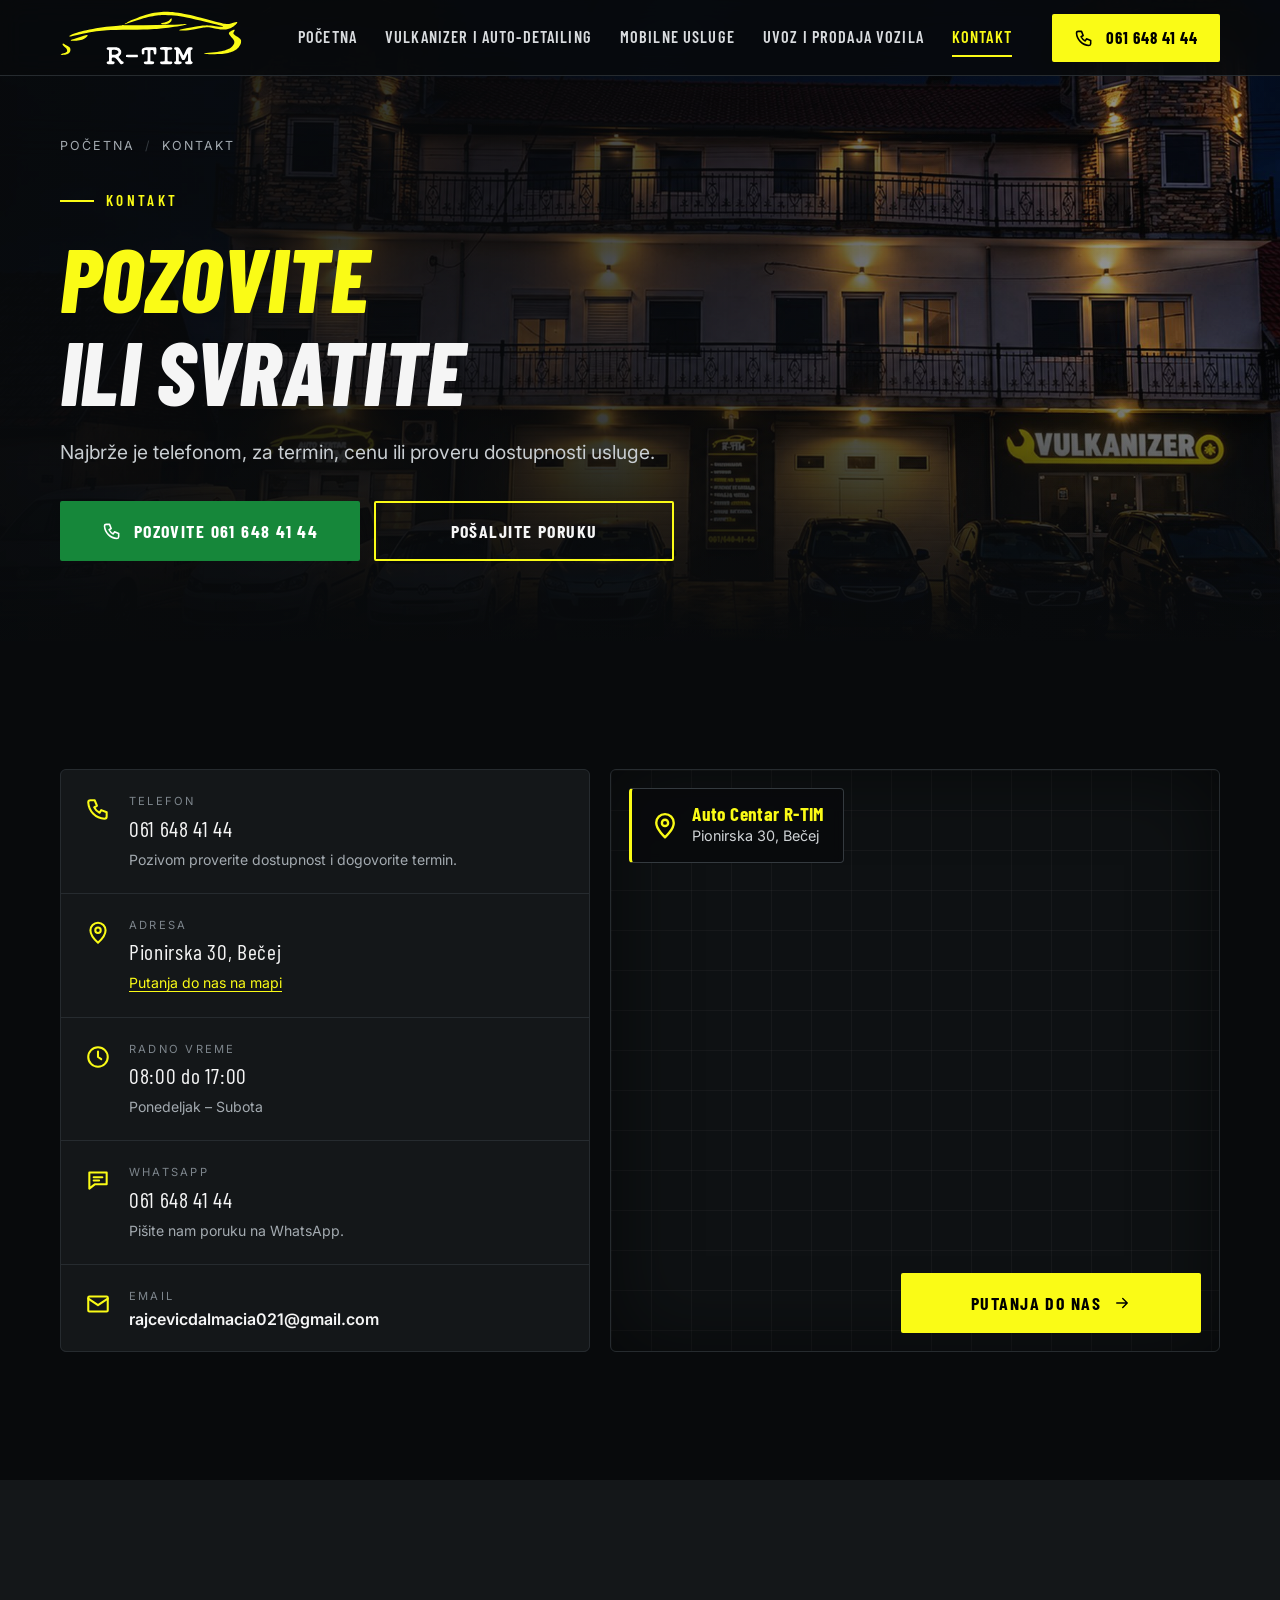
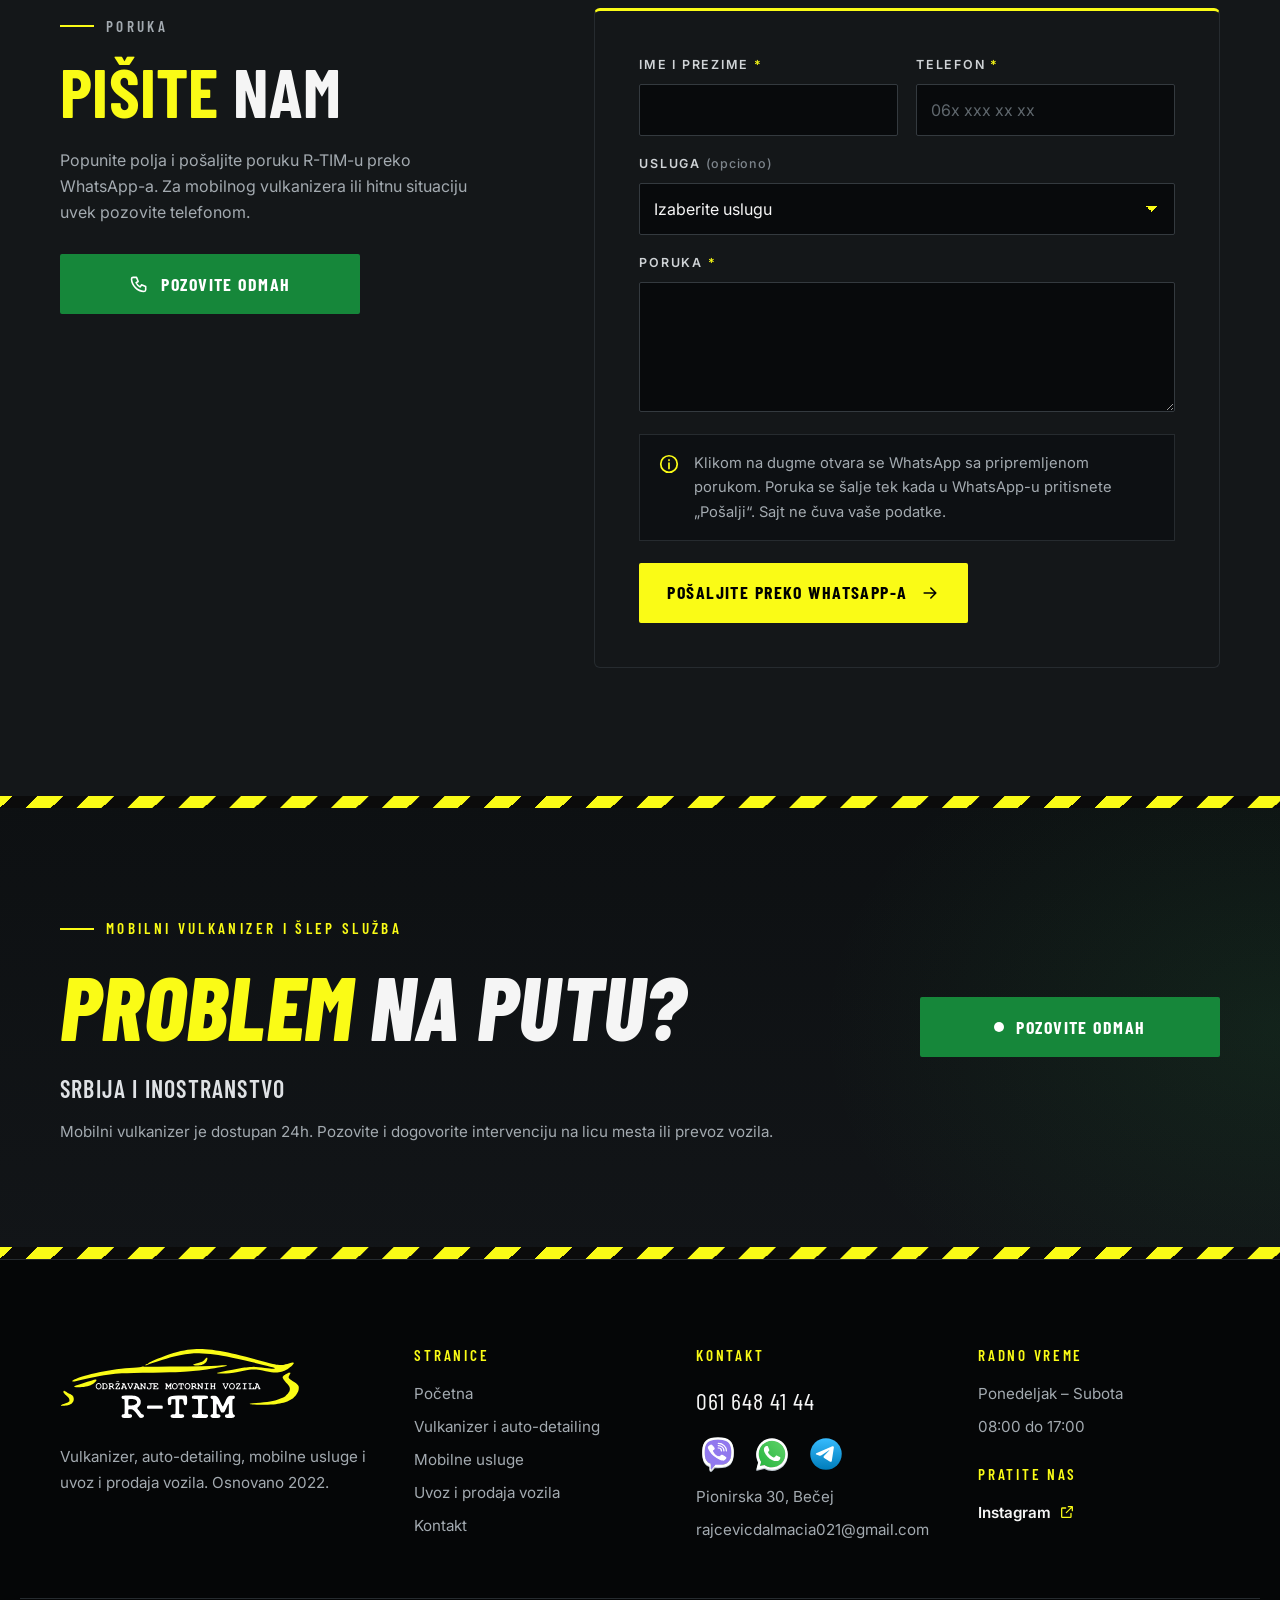
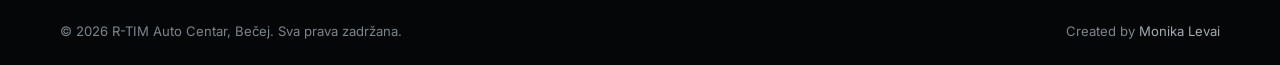
==== kontakt.html @ 8fbaf0fa "Add files via upload" ====
<!doctype html>
<html lang="sr-Latn" class="no-js">
<head>
<meta charset="utf-8">
<meta name="viewport" content="width=device-width, initial-scale=1">
<title>Kontakt | R-TIM Auto Centar Bečej</title>
<meta name="description" content="Kontakt R-TIM Bečej: telefon 061 648 41 44, adresa Pionirska 30, radno vreme ponedeljak – subota 08:00 do 17:00. Vulkanizer, auto-detailing, mobilni vulkanizer 24h, šlep služba i uvoz vozila.">
<meta name="theme-color" content="#080A0C">
<meta property="og:type" content="website">
<meta property="og:locale" content="sr_RS">
<meta property="og:title" content="Kontakt | R-TIM Auto Centar Bečej">
<meta property="og:description" content="Kontakt R-TIM Bečej: telefon 061 648 41 44, adresa Pionirska 30, radno vreme ponedeljak – subota 08:00 do 17:00. Vulkanizer, auto-detailing, mobilni vulkanizer 24h, šlep služba i uvoz vozila.">
<meta property="og:image" content="rtim-hero-1800.jpg">
<link rel="icon" href="data:image/svg+xml,%3Csvg xmlns='http://www.w3.org/2000/svg' viewBox='0 0 32 32'%3E%3Cpath d='M0 0h32v23l-9 9H0z' fill='%23FAFB16'/%3E%3Ctext x='16' y='23' text-anchor='middle' font-family='Arial' font-weight='700' font-size='19'%3ER%3C/text%3E%3C/svg%3E">
<link rel="preconnect" href="https://fonts.googleapis.com">
<link rel="preconnect" href="https://fonts.gstatic.com" crossorigin>
<link href="https://fonts.googleapis.com/css2?family=Inter:wght@400;500;600;700&amp;family=Barlow+Condensed:ital,wght@0,500;0,600;0,700;0,800;1,700;1,800&amp;family=Caveat:wght@600&amp;display=swap&amp;subset=latin-ext" rel="stylesheet">
<link rel="stylesheet" href="style.css">
</head>
<body class="draft">
<a class="skip-link" href="#sadrzaj">Preskoči na sadržaj</a>
<header class="site-header">
  <div class="wrap header-inner">
    <a class="logo" href="index.html" aria-label="R-TIM Auto Centar Bečej, početna">
      <img src="rtim-logo-compact.svg" alt="R-TIM" width="542" height="161">
    </a>
    <button class="nav-toggle" type="button" aria-expanded="false" aria-controls="main-nav" aria-label="Otvori meni"><span></span></button>
    <nav class="main-nav" id="main-nav" aria-label="Glavna navigacija">
      <ul>
        <li><a href="index.html">Početna</a></li>
        <li><a href="vulkanizer-perionica.html">Vulkanizer i auto-detailing</a></li>
        <li><a href="mobilni-vulkanizer.html">Mobilne usluge</a></li>
        <li><a href="uvoz-prodaja-vozila.html">Uvoz i prodaja vozila</a></li>
        <li><a href="kontakt.html" aria-current="page">Kontakt</a></li>
      </ul>
      <div class="nav-extra">
        <a class="btn" href="tel:+381616484144"><svg viewBox="0 0 24 24" fill="none" stroke="currentColor" stroke-width="1.9" stroke-linecap="round" stroke-linejoin="round" aria-hidden="true" focusable="false"><path d="M5 4h4l2 5-2.5 1.5a11 11 0 0 0 5 5L15 13l5 2v4a2 2 0 0 1-2 2A16 16 0 0 1 3 6a2 2 0 0 1 2-2"/></svg><span>Pozovite 061 648 41 44</span></a>
        <a class="btn btn--call" href="tel:+381616484144"><span class="ring" aria-hidden="true"></span><span>Pomoć na putu</span></a>
        <p>Pon. – Sub. 08:00 do 17:00 · Pionirska 30, Bečej</p>
      </div>
    </nav>
    <a class="btn header-call" href="tel:+381616484144" aria-label="Pozovite R-TIM na 061 648 41 44"><svg viewBox="0 0 24 24" fill="none" stroke="currentColor" stroke-width="1.9" stroke-linecap="round" stroke-linejoin="round" aria-hidden="true" focusable="false"><path d="M5 4h4l2 5-2.5 1.5a11 11 0 0 0 5 5L15 13l5 2v4a2 2 0 0 1-2 2A16 16 0 0 1 3 6a2 2 0 0 1 2-2"/></svg><span class="num">061 648 41 44</span></a>
  </div>
</header>
<main id="sadrzaj">

<section class="page-hero" style="min-height:clamp(420px,56vh,560px)" aria-labelledby="page-title">
  <div class="bg"><img src="hero-kontakt.jpg" alt="Objekat auto centra R-TIM u Bečeju noću" width="1800" height="900" style="object-position:center 60%"></div>
  <div class="wrap">
    <ol class="crumbs" style="list-style:none;padding:0;margin:0 0 26px;display:flex"><li><a href="index.html">Početna</a></li><li aria-current="page">Kontakt</li></ol>
    <p class="eyebrow">Kontakt</p>
    <h1 id="page-title"><span class="accent">Pozovite</span> ili svratite</h1>
    <p class="lead">Najbrže je telefonom, za termin, cenu ili proveru dostupnosti usluge.</p>
    <div class="btn-row"><a class="btn btn--call btn--lg" href="tel:+381616484144"><svg viewBox="0 0 24 24" fill="none" stroke="currentColor" stroke-width="1.9" stroke-linecap="round" stroke-linejoin="round" aria-hidden="true" focusable="false"><path d="M5 4h4l2 5-2.5 1.5a11 11 0 0 0 5 5L15 13l5 2v4a2 2 0 0 1-2 2A16 16 0 0 1 3 6a2 2 0 0 1 2-2"/></svg><span>Pozovite 061 648 41 44</span></a><a class="btn btn--ghost btn--lg" href="#poruka">Pošaljite poruku</a></div>
  </div>
</section>

<section class="section" aria-labelledby="podaci-title">
  <div class="wrap">
    <h2 id="podaci-title" class="sr-only">Kontakt podaci</h2>
    <div class="contact-grid">
      <div class="reveal"><ul class="info-list">
      <li class="info-item"><svg viewBox="0 0 24 24" fill="none" stroke="currentColor" stroke-width="1.9" stroke-linecap="round" stroke-linejoin="round" aria-hidden="true" focusable="false"><path d="M5 4h4l2 5-2.5 1.5a11 11 0 0 0 5 5L15 13l5 2v4a2 2 0 0 1-2 2A16 16 0 0 1 3 6a2 2 0 0 1 2-2"/></svg><div><small>Telefon</small><a class="val" href="tel:+381616484144">061 648 41 44</a><span class="note">Pozivom proverite dostupnost i dogovorite termin.</span></div></li>
      <li class="info-item"><svg viewBox="0 0 24 24" fill="none" stroke="currentColor" stroke-width="1.9" stroke-linecap="round" stroke-linejoin="round" aria-hidden="true" focusable="false"><path d="M12 21s-7-6.2-7-11.5A7 7 0 0 1 19 9.5C19 14.8 12 21 12 21z"/><circle cx="12" cy="9.5" r="2.5"/></svg><div><small>Adresa</small><span class="val">Pionirska 30, Bečej</span><a class="note map-inline" href="https://www.google.com/maps/dir/?api=1&destination=Pionirska%2030%2C%2021220%20Be%C4%8Dej%2C%20Srbija" target="_blank" rel="noopener">Putanja do nas na mapi</a></div></li>
      <li class="info-item"><svg viewBox="0 0 24 24" fill="none" stroke="currentColor" stroke-width="1.9" stroke-linecap="round" stroke-linejoin="round" aria-hidden="true" focusable="false"><circle cx="12" cy="12" r="9"/><path d="M12 7v5l3 2"/></svg><div><small>Radno vreme</small><span class="val">08:00 do 17:00</span><span class="note">Ponedeljak – Subota</span></div></li>
      <li class="info-item"><svg viewBox="0 0 24 24" fill="none" stroke="currentColor" stroke-width="1.9" stroke-linecap="round" stroke-linejoin="round" aria-hidden="true" focusable="false"><path d="M4 5h16v11H9l-5 4V5z"/><path d="M8 9.5h8M8 12.5h5"/></svg><div><small>WhatsApp</small><a class="val" href="https://wa.me/381616484144" target="_blank" rel="noopener">061 648 41 44</a><span class="note">Pišite nam poruku na WhatsApp.</span></div></li>
      <li class="info-item"><svg viewBox="0 0 24 24" fill="none" stroke="currentColor" stroke-width="1.9" stroke-linecap="round" stroke-linejoin="round" aria-hidden="true" focusable="false"><rect x="3" y="5" width="18" height="14" rx="1"/><path d="M3 7l9 6 9-6"/></svg><div><small>Email</small><a class="val val--email" href="mailto:rajcevicdalmacia021@gmail.com">rajcevicdalmacia021@gmail.com</a></div></li>
    </ul></div>
      <!-- MAPA: posle potvrde tačne lokacije zameniti ovaj blok Google Maps <iframe> embedom. -->
      <div class="map reveal">
        <iframe src="https://maps.google.com/maps?q=Pionirska%2030%2C%2021220%20Be%C4%8Dej%2C%20Srbija&z=16&hl=sr&output=embed" title="Mapa: Auto Centar R-TIM, Pionirska 30, Bečej" loading="lazy" referrerpolicy="no-referrer-when-downgrade" tabindex="-1" aria-hidden="true"></iframe>
        <a class="map-link" href="https://www.google.com/maps/dir/?api=1&destination=Pionirska%2030%2C%2021220%20Be%C4%8Dej%2C%20Srbija" target="_blank" rel="noopener" aria-label="Otvorite putanju do R-TIM-a, Pionirska 30, Bečej, u Google mapama">
          <span class="map-card"><svg viewBox="0 0 24 24" fill="none" stroke="currentColor" stroke-width="1.9" stroke-linecap="round" stroke-linejoin="round" aria-hidden="true" focusable="false"><path d="M12 21s-7-6.2-7-11.5A7 7 0 0 1 19 9.5C19 14.8 12 21 12 21z"/><circle cx="12" cy="9.5" r="2.5"/></svg><span><strong>Auto Centar R-TIM</strong><span>Pionirska 30, Bečej</span></span></span>
          <span class="map-cta">Putanja do nas <svg viewBox="0 0 24 24" fill="none" stroke="currentColor" stroke-width="1.9" stroke-linecap="round" stroke-linejoin="round" aria-hidden="true" focusable="false"><path d="M5 12h14M13 6l6 6-6 6"/></svg></span>
        </a>
      </div>
    </div>
  </div>
</section>

<section class="section section--graphite" id="poruka" aria-labelledby="poruka-title">
  <div class="wrap form-wrap">
    <div class="split-text reveal">
      <p class="eyebrow">Poruka</p>
      <h2 id="poruka-title" class="h-lg"><span class="accent">Pišite</span> nam</h2>
      <p>Popunite polja i pošaljite poruku R-TIM-u preko WhatsApp-a. Za mobilnog vulkanizera ili hitnu situaciju uvek pozovite telefonom.</p>
      <div class="btn-row" style="margin-top:28px">
        <a class="btn btn--call btn--lg" href="tel:+381616484144"><svg viewBox="0 0 24 24" fill="none" stroke="currentColor" stroke-width="1.9" stroke-linecap="round" stroke-linejoin="round" aria-hidden="true" focusable="false"><path d="M5 4h4l2 5-2.5 1.5a11 11 0 0 0 5 5L15 13l5 2v4a2 2 0 0 1-2 2A16 16 0 0 1 3 6a2 2 0 0 1 2-2"/></svg><span>Pozovite odmah</span></a>
      </div>
    </div>
    <div class="form-card reveal">
      <form data-wa-form data-title="Poruka sa sajta R-TIM" novalidate>
        <div class="form-grid">
          <div class="field"><label for="k-ime">Ime i prezime <span class="req" aria-hidden="true">*</span></label><input id="k-ime" aria-describedby="k-ime-err" name="k-ime" type="text" data-label="Ime i prezime" required aria-required="true" autocomplete="name"><span class="err" id="k-ime-err">Ovo polje je obavezno.</span></div>
          <div class="field"><label for="k-tel">Telefon <span class="req" aria-hidden="true">*</span></label><input id="k-tel" aria-describedby="k-tel-err" name="k-tel" type="tel" data-label="Telefon" placeholder="06x xxx xx xx" required aria-required="true" autocomplete="tel"><span class="err" id="k-tel-err">Ovo polje je obavezno.</span></div>
          <div class="field field--full"><label for="k-usluga">Usluga <span class="opt">(opciono)</span></label><select id="k-usluga" name="k-usluga" data-label="Usluga"><option value="">Izaberite uslugu</option><option>Vulkanizer i gume</option><option>Pranje i auto-detailing</option><option>Mobilni vulkanizer</option><option>Uvoz i prodaja vozila</option><option>Ostalo</option></select></div>
          <div class="field field--full"><label for="k-poruka">Poruka <span class="req" aria-hidden="true">*</span></label><textarea id="k-poruka" aria-describedby="k-poruka-err" name="k-poruka" data-label="Poruka" required aria-required="true"></textarea><span class="err" id="k-poruka-err">Ovo polje je obavezno.</span></div>
        </div>
        <div class="form-method"><svg viewBox="0 0 24 24" fill="none" stroke="currentColor" stroke-width="1.9" stroke-linecap="round" stroke-linejoin="round" aria-hidden="true" focusable="false"><circle cx="12" cy="12" r="9"/><path d="M12 11v6M12 7.5v.5"/></svg><p data-method-text>Klikom na dugme otvara se WhatsApp sa pripremljenom porukom. Poruka se šalje tek kada u WhatsApp-u pritisnete „Pošalji“. Sajt ne čuva vaše podatke.</p></div>
        <div class="form-actions">
          <button class="btn btn--lg" type="submit"><span data-submit-label>Pošaljite preko WhatsApp-a</span> <svg viewBox="0 0 24 24" fill="none" stroke="currentColor" stroke-width="1.9" stroke-linecap="round" stroke-linejoin="round" aria-hidden="true" focusable="false"><path d="M5 12h14M13 6l6 6-6 6"/></svg></button>
        </div>
        <div class="form-status" aria-live="polite"></div>
      </form>
    </div>
  </div>
</section>

<section class="banner" aria-labelledby="road-banner-title">
  <span class="hazard hazard--top" aria-hidden="true"></span>
  <div class="wrap banner-inner reveal">
    <div class="banner-text">
      <p class="eyebrow">Mobilni vulkanizer i šlep služba</p>
      <h2 id="road-banner-title"><span class="accent">Problem</span> na&nbsp;putu?</h2>
      <p class="banner-lead">Srbija i inostranstvo</p>
      <p class="small-note">Mobilni vulkanizer je dostupan 24h. Pozovite i dogovorite intervenciju na licu mesta ili prevoz vozila.</p>
    </div>
    <div class="banner-cta">
      <a class="btn btn--call" href="tel:+381616484144"><span class="ring" aria-hidden="true"></span><span>Pozovite odmah</span></a>
    </div>
  </div>
  <span class="hazard hazard--bottom" aria-hidden="true"></span>
</section>

</main>
<footer class="site-footer">
  <div class="wrap">
    <div class="foot-grid">
      <div class="foot-brand">
        <a class="logo logo--full" href="index.html" aria-label="R-TIM, početna">
          <img src="rtim-logo.svg" alt="R-TIM, održavanje motornih vozila" width="562" height="166">
        </a>
        <p>Vulkanizer, auto-detailing, mobilne usluge i uvoz i prodaja vozila. Osnovano 2022.</p>
      </div>
      <div>
        <h4>Stranice</h4>
        <ul>
          <li><a href="index.html">Početna</a></li>
          <li><a href="vulkanizer-perionica.html">Vulkanizer i auto-detailing</a></li>
          <li><a href="mobilni-vulkanizer.html">Mobilne usluge</a></li>
          <li><a href="uvoz-prodaja-vozila.html">Uvoz i prodaja vozila</a></li>
          <li><a href="kontakt.html">Kontakt</a></li>
        </ul>
      </div>
      <div>
        <h4>Kontakt</h4>
        <ul>
          <li><a class="foot-phone" href="tel:+381616484144">061 648 41 44</a></li>
          <li class="foot-msg">
            <a class="msg-btn msg-viber" title="Viber" href="viber://chat?number=%2B381616484144" aria-label="Viber poruka na 061 648 41 44"><img src="ikona-viber.svg" alt="" width="32" height="32"><span class="sr-only">Viber</span></a>
            <a class="msg-btn msg-wa" title="WhatsApp" href="https://wa.me/381616484144" target="_blank" rel="noopener" aria-label="WhatsApp poruka na 061 648 41 44"><img src="ikona-whatsapp.svg" alt="" width="32" height="32"><span class="sr-only">WhatsApp</span></a>
            <a class="msg-btn msg-tg" title="Telegram" href="https://t.me/+381616484144" target="_blank" rel="noopener" aria-label="Telegram poruka na 061 648 41 44"><img src="ikona-telegram.svg" alt="" width="32" height="32"><span class="sr-only">Telegram</span></a>
          </li>
          <li>Pionirska 30, Bečej</li>
          <li><a href="mailto:rajcevicdalmacia021@gmail.com" class="foot-email">rajcevicdalmacia021@gmail.com</a></li>
        </ul>
      </div>
      <div>
        <h4>Radno vreme</h4>
        <ul>
          <li>Ponedeljak – Subota</li>
          <li>08:00 do 17:00</li>
        </ul>
        <h4 class="foot-follow">Pratite nas</h4>
        <ul>
          <li><a class="foot-social" href="https://www.instagram.com/auto_centar_r_tim/" target="_blank" rel="noopener">Instagram <span class="sr-only">(otvara se u novom prozoru)</span><svg viewBox="0 0 24 24" fill="none" stroke="currentColor" stroke-width="1.9" stroke-linecap="round" stroke-linejoin="round" aria-hidden="true" focusable="false"><path d="M14 4h6v6M20 4l-9 9M18 14v5a1 1 0 0 1-1 1H5a1 1 0 0 1-1-1V7a1 1 0 0 1 1-1h5"/></svg></a></li>
        </ul>
      </div>
    </div>
  </div>
  <div class="wrap foot-bottom">
    <span>© <span data-year>2026</span> R-TIM Auto Centar, Bečej. Sva prava zadržana.</span>
    <span>Created by <a href="https://monikalevai.com/" target="_blank" rel="noopener">Monika Levai</a></span>
  </div>
</footer>
<a class="float-call" href="tel:+381616484144" aria-label="Pozovite R-TIM na 061 648 41 44" title="Pozovite 061 648 41 44"><svg viewBox="0 0 24 24" fill="none" stroke="currentColor" stroke-width="1.9" stroke-linecap="round" stroke-linejoin="round" aria-hidden="true" focusable="false"><path d="M5 4h4l2 5-2.5 1.5a11 11 0 0 0 5 5L15 13l5 2v4a2 2 0 0 1-2 2A16 16 0 0 1 3 6a2 2 0 0 1 2-2"/></svg></a>
<script src="main.js"></script>
</body>
</html>
---- style.css ----
/* =========================================================
   R-TIM Auto Centar, Bečej — stilovi
   Boje, fontovi i razmaci su u :root promenljivama ispod.
   ========================================================= */

:root {
  --bg: #080A0C;
  --bg-2: #0D1013;
  --graphite: #141719;
  --graphite-2: #1B1F22;
  --line: #262B2F;
  --line-2: #343A3F;
  --yellow: #FAFB16;
  --yellow-2: #E0E10F;
  --red: #E5231B;      /* samo upozorenja i greške */
  --red-2: #C41A13;
  --call: #16873A;     /* „pozovi“ zelena, kao dugme za poziv na telefonu */
  --call-2: #1B9A44;
  --text: #F5F5F5;
  --muted: #A3AAB0;
  --muted-2: #7D858C;

  --font-head: "Barlow Condensed", "Arial Narrow", sans-serif;
  --font-body: "Inter", system-ui, -apple-system, "Segoe UI", Roboto, sans-serif;

  --wrap: 1240px;
  --gutter: clamp(16px, 4vw, 40px);
  --sec: clamp(72px, 10vw, 128px);
  --radius: 2px;
  --btn-h: 60px;     /* sva dugmad: ista visina */
  --btn-w: 300px;    /* i ista minimalna širina */
  --header-h: 76px;
  --glow: 0 0 0 1px rgba(250, 251, 22, .35), 0 0 28px rgba(250, 251, 22, .18);
  --ease: cubic-bezier(.2, .7, .2, 1);
}

/* ---------- Osnova ---------- */
*, *::before, *::after { box-sizing: border-box; }
html { -webkit-text-size-adjust: 100%; scroll-behavior: smooth; scroll-padding-top: calc(var(--header-h) + 16px); }
body {
  margin: 0;
  background: var(--bg);
  color: var(--text);
  font-family: var(--font-body);
  font-size: 1rem;
  line-height: 1.65;
  -webkit-font-smoothing: antialiased;
  overflow-x: hidden;
}
img, svg { display: block; max-width: 100%; }
img { height: auto; }
a { color: inherit; text-decoration: none; }
button, input, select, textarea { font: inherit; color: inherit; }
h1, h2, h3, h4 {
  font-family: var(--font-head);
  font-weight: 700;
  line-height: .98;
  letter-spacing: .004em;
  text-transform: uppercase;
  margin: 0;
  text-wrap: balance;
}
p, li, dd, figcaption, label { text-wrap: pretty; }
p { margin: 0; }
ul { margin: 0; padding: 0; list-style: none; }
::selection { background: var(--yellow); color: #000; }

:focus-visible {
  outline: 3px solid var(--yellow);
  outline-offset: 3px;
}

.skip-link {
  position: absolute; left: 12px; top: -60px; z-index: 200;
  background: var(--yellow); color: #000; font-weight: 700;
  padding: 10px 16px; transition: top .2s;
}
.skip-link:focus { top: 12px; }

.sr-only {
  position: absolute !important; width: 1px; height: 1px; padding: 0; margin: -1px;
  overflow: hidden; clip: rect(0 0 0 0); white-space: nowrap; border: 0;
}

.wrap { width: 100%; max-width: var(--wrap); margin-inline: auto; padding-inline: var(--gutter); }
.section { padding-block: var(--sec); position: relative; }
.section--graphite { background: var(--graphite); }
.section--tight { padding-block: clamp(48px, 7vw, 80px); }

/* ---------- Oznake za sadržaj koji treba potvrditi ----------
   Uklonite klasu "draft" sa <body> da sakrijete sve oznake. */
.tbc { display: none; }
.draft .tbc {
  display: inline-flex; align-items: center; gap: 6px;
  font-family: var(--font-body); font-size: .68rem; font-weight: 600;
  letter-spacing: .06em; text-transform: uppercase; line-height: 1;
  color: #000; background: rgba(250, 251, 22, .9);
  padding: 4px 7px; border-radius: 2px; vertical-align: middle;
  white-space: nowrap;
}
.draft .tbc::before { content: "!"; font-weight: 800; }

/* ---------- Tipografija sekcija ---------- */
.eyebrow {
  display: inline-flex; align-items: center; gap: 12px;
  font-family: var(--font-head); font-weight: 600;
  font-size: .95rem; letter-spacing: .22em; text-transform: uppercase;
  color: var(--yellow); margin-bottom: 18px;
}
.eyebrow::before { content: ""; width: 34px; height: 2px; background: var(--yellow); flex: none; }
.h-xl { font-size: clamp(3.6rem, 10vw, 8.4rem); line-height: .88; font-weight: 800; font-style: italic; letter-spacing: -.005em; }
.h-lg { font-size: clamp(2.2rem, 5.4vw, 4.4rem); overflow-wrap: break-word; }
.h-md { font-size: clamp(1.75rem, 3.2vw, 2.4rem); }
.h-sm { font-size: clamp(1.35rem, 2.1vw, 1.65rem); letter-spacing: .02em; }
.lead { font-size: clamp(1.05rem, 1.5vw, 1.2rem); color: var(--muted); max-width: 58ch; text-wrap: balance; }
.muted { color: var(--muted); }
.accent { color: var(--yellow); }
.sec-head { max-width: 760px; margin-bottom: clamp(40px, 6vw, 64px); }
.sec-head .lead { margin-top: 18px; }
.sec-head--row {
  max-width: none; display: flex; align-items: end; justify-content: space-between; gap: 32px; flex-wrap: wrap;
}
.sec-head--row > div { max-width: 700px; }

/* ---------- Dugmad ---------- */
.btn {
  --b: var(--yellow); --c: #000;
  display: inline-flex; align-items: center; justify-content: center; gap: 12px;
  min-height: var(--btn-h); min-width: var(--btn-w); padding: 12px 26px;
  background: var(--b); color: var(--c);
  border: 2px solid var(--b); border-radius: var(--radius);
  font-family: var(--font-head); font-weight: 700; font-size: 1.12rem;
  letter-spacing: .08em; text-transform: uppercase; line-height: 1.15; text-align: center;
  cursor: pointer;
  transition: background .2s var(--ease), color .2s var(--ease), border-color .2s var(--ease), box-shadow .2s var(--ease), transform .2s var(--ease);
}
.btn svg { width: 20px; height: 20px; flex: none; }
.btn:hover { background: var(--yellow-2); border-color: var(--yellow-2); box-shadow: var(--glow); }
.btn:active { transform: translateY(1px); }
.btn--call { --b: var(--call); --c: #fff; position: relative; }
.btn--call:hover { background: var(--call-2); border-color: var(--call-2); box-shadow: 0 0 0 1px rgba(52, 199, 89, .45), 0 0 30px rgba(52, 199, 89, .3); }
.btn--call .ring {
  width: 10px; height: 10px; border-radius: 50%; background: #fff; flex: none; position: relative;
}
.btn--call .ring::after {
  content: ""; position: absolute; inset: -5px; border-radius: 50%;
  border: 2px solid #fff; opacity: 0; animation: ping 1.8s var(--ease) infinite;
}
@keyframes ping { 0% { transform: scale(.6); opacity: .9; } 100% { transform: scale(1.8); opacity: 0; } }
/* sekundarno dugme: žuti okvir, beli tekst; na prelaz se popuni žutom */
.btn--ghost { --b: transparent; --c: var(--text); border-color: var(--yellow); }
.btn--ghost:hover { background: var(--yellow); border-color: var(--yellow); color: #000; box-shadow: var(--glow); }
.btn--dark { --b: #000; --c: var(--yellow); border-color: #000; }
.btn--dark:hover { background: #111; border-color: #111; color: var(--yellow); box-shadow: none; }
.btn--lg { /* ista veličina kao .btn — sva dugmad su jednaka */ }

.btn-row { display: flex; flex-wrap: wrap; gap: 14px; }

.link-arrow {
  display: inline-flex; align-items: center; gap: 10px;
  font-family: var(--font-head); font-weight: 600; letter-spacing: .14em; text-transform: uppercase;
  font-size: .92rem; color: var(--yellow);
  padding-block: 6px;
}
.link-arrow svg { width: 18px; height: 18px; transition: transform .2s var(--ease); }
.link-arrow:hover svg { transform: translateX(4px); }

/* ---------- Header ---------- */
.site-header {
  position: fixed; inset: 0 0 auto 0; z-index: 100;
  height: var(--header-h);
  background: rgba(8, 10, 12, .86);
  -webkit-backdrop-filter: blur(14px) saturate(1.2);
  backdrop-filter: blur(14px) saturate(1.2);
  border-bottom: 1px solid var(--line);
  transition: background .3s var(--ease), border-color .3s var(--ease);
}
.has-hero .site-header:not(.is-scrolled) { background: linear-gradient(to bottom, rgba(5, 6, 8, .75), rgba(5, 6, 8, 0)); border-color: transparent; -webkit-backdrop-filter: none; backdrop-filter: none; }
.header-inner { height: 100%; display: flex; align-items: center; gap: 28px; }

.logo { display: inline-flex; align-items: center; flex: none; }
.logo img { height: 54px; width: auto; display: block; }
.logo--full img { height: auto; width: 240px; max-width: 100%; }

.main-nav { margin-left: auto; }
.main-nav ul { display: flex; align-items: center; gap: 4px; }
.main-nav a {
  position: relative; display: block; padding: 10px 12px;
  font-family: var(--font-head); font-weight: 600; font-size: 1.02rem; letter-spacing: .07em; text-transform: uppercase;
  color: #d9dcdf; white-space: nowrap;
  transition: color .2s;
}
.main-nav a::after {
  content: ""; position: absolute; left: 12px; right: 12px; bottom: 4px; height: 2px;
  background: var(--yellow); transform: scaleX(0); transform-origin: left; transition: transform .25s var(--ease);
}
.main-nav a:hover { color: #fff; }
.main-nav a:hover::after, .main-nav a[aria-current="page"]::after { transform: scaleX(1); }
.main-nav a[aria-current="page"] { color: var(--yellow); }

.header-call { min-height: 48px; min-width: 0; padding: 10px 20px; font-size: 1.05rem; letter-spacing: .06em; flex: none; }
.header-call .num { white-space: nowrap; }

.nav-toggle {
  display: none; margin-left: auto;
  width: 50px; height: 50px; border: 1px solid var(--line-2); background: transparent; border-radius: var(--radius);
  cursor: pointer; position: relative;
}
.nav-toggle span, .nav-toggle span::before, .nav-toggle span::after {
  position: absolute; left: 50%; width: 22px; height: 2px; background: var(--text); content: "";
  transform: translateX(-50%); transition: transform .25s var(--ease), background .2s;
}
.nav-toggle span { top: 50%; margin-top: -1px; }
.nav-toggle span::before { top: -7px; }
.nav-toggle span::after { top: 7px; }
.nav-toggle[aria-expanded="true"] span { background: transparent; }
.nav-toggle[aria-expanded="true"] span::before { transform: translateX(-50%) translateY(7px) rotate(45deg); }
.nav-toggle[aria-expanded="true"] span::after { transform: translateX(-50%) translateY(-7px) rotate(-45deg); }
.nav-extra { display: none; }

@media (max-width: 1200px) {
  .main-nav a { padding-inline: 9px; font-size: .88rem; }
  .main-nav a::after { left: 9px; right: 9px; }
}
@media (max-width: 1100px) {
  .nav-toggle { display: block; }
  .header-call { display: none; }
  .main-nav {
    position: fixed; top: var(--header-h); left: 0; right: 0; bottom: auto; margin: 0;
    height: calc(100vh - var(--header-h)); height: calc(100dvh - var(--header-h));
    background: var(--bg); border-top: 1px solid var(--line);
    padding: 28px var(--gutter) 40px;
    overflow-y: auto;
    visibility: hidden; opacity: 0; transform: translateY(-8px);
    transition: opacity .25s var(--ease), transform .25s var(--ease), visibility 0s linear .25s;
  }
  .main-nav.is-open { visibility: visible; opacity: 1; transform: none; transition-delay: 0s; }
  .main-nav ul { flex-direction: column; align-items: stretch; gap: 0; }
  .main-nav li { border-bottom: 1px solid var(--line); }
  .main-nav a { font-size: 1.5rem; padding: 18px 0; letter-spacing: .06em; }
  .main-nav a::after { display: none; }
  .main-nav a[aria-current="page"] { padding-left: 16px; box-shadow: inset 3px 0 0 var(--yellow); }
  .nav-extra { display: flex; flex-direction: column; gap: 12px; margin-top: 32px; }
  .nav-extra .btn { width: 100%; }
  .main-nav .nav-extra a.btn { display: flex; align-items: center; justify-content: center; gap: 12px; color: var(--c); font-size: 1.05rem; padding: 12px 20px; letter-spacing: .08em; }
  .main-nav .nav-extra a.btn::after { display: none; }
  .nav-extra p { color: var(--muted); font-size: .9rem; margin-top: 8px; }
  body.nav-open { overflow: hidden; }
  /* dok je meni otvoren header nema blur, da meni zauzme ceo ekran */
  body.nav-open .site-header { -webkit-backdrop-filter: none !important; backdrop-filter: none !important; background: var(--bg) !important; }
}

/* ---------- Hero (početna): tekst levo, fotografija desno ---------- */
.hero {
  position: relative; isolation: isolate; overflow: hidden;
  min-height: clamp(720px, 50vw, 960px);
  display: flex; align-items: center;
  padding: calc(var(--header-h) + 36px) 0 clamp(40px, 6vh, 72px);
  background: var(--bg);
}
.hero-media { position: absolute; top: 0; right: 0; width: 72%; aspect-ratio: 2880 / 1898; z-index: -1; }
.hero-media img {
  width: 100%; height: 100%; object-fit: cover; object-position: 50% 52%;
  -webkit-mask-image: linear-gradient(to right, transparent 0%, rgba(0,0,0,.55) 14%, #000 34%), linear-gradient(to top, transparent 0%, #000 22%);
  -webkit-mask-composite: source-in;
          mask-image: linear-gradient(to right, transparent 0%, rgba(0,0,0,.55) 14%, #000 34%), linear-gradient(to top, transparent 0%, #000 22%);
          mask-composite: intersect;
}
.hero-content { position: relative; }
.hero-content > * { max-width: 560px; }
.hero-content > .btn-row, .hero-content > .hero-trust { max-width: none; }
.hero-title { display: flex; flex-direction: column; margin-bottom: 26px; font-style: italic; font-weight: 800; text-transform: uppercase; line-height: .86; }
.ht-top { font-size: clamp(1.6rem, 2.9vw, 2.6rem); color: var(--text); letter-spacing: .02em; padding-left: .12em; }
.ht-brand { font-size: clamp(5rem, 11.5vw, 10rem); color: var(--yellow); letter-spacing: -.01em; line-height: .84; text-shadow: 0 0 40px rgba(250, 251, 22, .18); }
.ht-city { font-size: clamp(2.3rem, 4.6vw, 4rem); color: var(--text); letter-spacing: .02em; padding-left: .06em; }
.hero-sub {
  font-family: var(--font-head); font-weight: 700; text-transform: none;
  font-size: clamp(1.7rem, 2.6vw, 2.35rem); letter-spacing: .005em; line-height: 1.08; margin-bottom: 16px;
  max-width: none;
}
.hero-sub span { display: block; white-space: nowrap; }
.hero-desc { color: #c3c8cc; font-size: clamp(1rem, 1.3vw, 1.1rem); max-width: 46ch; margin-bottom: 34px; }
.hero-trust { display: flex; flex-wrap: wrap; gap: 14px 34px; margin-top: 40px; }
.hero-trust li { display: inline-flex; align-items: center; gap: 12px; font-family: var(--font-head); font-weight: 600; font-size: 1.12rem; letter-spacing: .03em; }
.hero-trust svg { width: 28px; height: 28px; color: var(--yellow); flex: none; }
.hero-script {
  position: absolute; right: clamp(24px, 5vw, 80px); bottom: clamp(48px, 9vh, 96px); z-index: 1;
  font-family: "Caveat", "Segoe Script", cursive; font-weight: 600; font-size: clamp(1.6rem, 2.3vw, 2.3rem); line-height: 1.05;
  color: #fff; transform: rotate(-9deg); text-align: left; pointer-events: none;
  text-shadow: 0 2px 12px rgba(0, 0, 0, .7);
}
.hero-script::after {
  content: ""; display: block; height: 3px; width: 82%; margin: 10px 0 0 22%;
  background: linear-gradient(90deg, rgba(250, 251, 22, 0), var(--yellow) 30%);
  border-radius: 3px; transform: rotate(-3deg);
}

/* ---------- Naše usluge ---------- */
.svc-head { display: flex; align-items: flex-end; justify-content: space-between; gap: 24px 48px; flex-wrap: wrap; margin-bottom: clamp(36px, 5vw, 56px); }
.svc-intro { color: var(--muted); max-width: 44ch; font-size: 1.02rem; }
.svc-grid { display: grid; grid-template-columns: repeat(3, 1fr); gap: 22px; }
.svc-grid--2 { grid-template-columns: 1fr 1fr; }
.fc-badge.badge-24 { left: auto; right: 18px; top: 18px; width: auto; display: inline-flex; align-items: center; gap: 8px; font-size: 1.15rem; padding: 8px 14px; box-shadow: 0 6px 18px rgba(0,0,0,.4); }
.fc-badge.badge-24 svg { width: 20px; height: 20px; }
.svc-grid--2 .svc-card .media { aspect-ratio: 16 / 10; }
.svc-card {
  position: relative; display: flex; flex-direction: column; overflow: hidden;
  background: linear-gradient(180deg, var(--graphite-2) 0%, var(--graphite) 100%);
  border: 1px solid var(--line); border-radius: 6px;
  transition: border-color .25s var(--ease), transform .25s var(--ease), box-shadow .25s var(--ease);
}
.svc-card:hover { border-color: rgba(250, 251, 22, .45); transform: translateY(-4px); box-shadow: 0 22px 44px rgba(0, 0, 0, .5); }
.svc-card .media { position: relative; aspect-ratio: 4 / 3; overflow: hidden; background: #0b0d0f; }
.svc-card .media img { width: 100%; height: 100%; object-fit: cover; transition: transform .7s var(--ease); }
.svc-card:hover .media img { transform: scale(1.05); }
.svc-card .media::after { content: ""; position: absolute; inset: 0; background: linear-gradient(0deg, var(--graphite-2) 0%, rgba(27, 31, 34, .55) 28%, rgba(27, 31, 34, 0) 60%); }
.svc-card .body { position: relative; padding: 0 28px 30px; display: flex; flex-direction: column; gap: 16px; flex: 1; }
.svc-ico {
  width: 64px; height: 64px; margin-top: -40px; position: relative; z-index: 1;
  display: grid; place-items: center; color: var(--yellow);
  background: rgba(14, 16, 18, .92); border: 1px solid var(--line-2); border-radius: 6px;
  box-shadow: 0 10px 24px rgba(0, 0, 0, .45);
}
.svc-ico svg { width: 32px; height: 32px; }
.svc-title { display: flex; align-items: flex-start; justify-content: space-between; gap: 16px; }
.svc-card h3 { font-size: clamp(1.6rem, 2.2vw, 1.95rem); line-height: 1.02; }
.svc-arrow {
  flex: none; width: 36px; height: 36px; margin-top: 4px; display: grid; place-items: center;
  border: 1.5px solid var(--yellow); border-radius: 50%; color: var(--yellow);
  transition: background .25s var(--ease), color .25s var(--ease);
}
.svc-arrow svg { width: 18px; height: 18px; }
.svc-card:hover .svc-arrow { background: var(--yellow); color: #000; }
.svc-card p { color: var(--muted); flex: 1; }
@media (min-width: 1025px) { .br-lg { display: block; } }
.svc-card .btn { align-self: flex-start; position: static; }
.svc-card .stretched::after { content: ""; position: absolute; inset: 0; z-index: 2; }
.btn--outline { --b: transparent; --c: var(--yellow); border-color: var(--yellow); }
.btn--outline:hover { background: var(--yellow); border-color: var(--yellow); color: #000; }
.svc-card:hover .btn--outline { background: var(--yellow); color: #000; }

.facts { display: grid; grid-template-columns: repeat(4, 1fr); margin-top: clamp(40px, 5vw, 64px); border-top: 1px solid var(--line); }
.facts li { display: flex; align-items: center; gap: 18px; padding: 28px clamp(12px, 2.4vw, 32px); }
.facts li + li { border-left: 1px solid var(--line); }
.facts svg { width: 44px; height: 44px; color: var(--yellow); flex: none; }
.facts strong { display: block; font-family: var(--font-head); font-weight: 700; font-size: clamp(1.5rem, 2.2vw, 1.9rem); line-height: 1; }
.facts span { display: block; color: var(--muted); font-size: .92rem; margin-top: 4px; }

.photo-tag {
  position: absolute; left: 12px; top: 12px; z-index: 1;
  font-size: .66rem; font-weight: 600; letter-spacing: .16em; text-transform: uppercase;
  background: rgba(0, 0, 0, .7); color: var(--muted); padding: 5px 8px; border-left: 2px solid var(--yellow);
}

/* ---------- Split / O nama ---------- */
.split { display: grid; grid-template-columns: 1.05fr 1fr; gap: clamp(36px, 6vw, 88px); align-items: center; }
.split--rev .split-media { order: 2; }
.split-media { position: relative; }
.split-media .frame { position: relative; z-index: 1; overflow: hidden; border: 1px solid var(--line-2); }
.split-media .frame img { width: 100%; aspect-ratio: 5 / 4; object-fit: cover; }
.split-media::before {
  content: ""; position: absolute; inset: 22px -22px -22px 22px; border: 2px solid var(--yellow); z-index: 0;
}
.split-text h2 { margin-bottom: 22px; }
.split-text > p + p { margin-top: 16px; }
.split-text > p { color: var(--muted); }
.founded {
  display: flex; align-items: center; gap: 20px; margin: 30px 0;
  padding: 20px 24px; border: 1px solid var(--line-2); border-left: 4px solid var(--yellow); background: var(--bg-2);
}
.founded strong { font-family: var(--font-head); font-size: clamp(1.8rem, 3vw, 2.4rem); letter-spacing: .06em; line-height: 1; }
.founded span { color: var(--muted); font-size: .92rem; line-height: 1.45; }
.check-list { display: grid; gap: 10px; margin: 26px 0 34px; }
.check-list li { display: flex; gap: 12px; align-items: flex-start; }
.check-list svg { width: 20px; height: 20px; color: var(--yellow); flex: none; margin-top: 3px; }
.check-list--2 { grid-template-columns: 1fr 1fr; gap: 10px 24px; }

/* ---------- Utisci (placeholder) ---------- */
.testi-grid { display: grid; grid-template-columns: repeat(3, 1fr); gap: 20px; }
.testi {
  border: 1px dashed var(--line-2); background: rgba(20, 23, 25, .5);
  padding: 32px 28px; min-height: 240px; display: flex; flex-direction: column; gap: 18px;
}
.testi svg { width: 34px; height: 34px; color: var(--yellow); opacity: .7; }
.testi .ph-line { height: 10px; background: var(--graphite-2); }
.testi .ph-line:nth-of-type(2) { width: 88%; }
.testi .ph-line:nth-of-type(3) { width: 64%; }
.testi strong { margin-top: auto; font-family: var(--font-head); letter-spacing: .14em; text-transform: uppercase; font-weight: 500; color: var(--muted); font-size: .95rem; }
.section-note { margin-top: 24px; font-size: .88rem; color: var(--muted-2); }

/* ---------- Banner mobilni vulkanizer (bez fotografije) ---------- */
.banner {
  position: relative; isolation: isolate; overflow: hidden;
  padding-block: clamp(72px, 9vw, 120px);
  background:
    radial-gradient(ellipse 60% 120% at 100% 50%, rgba(52, 199, 89, .09), transparent 60%),
    linear-gradient(180deg, #0d1012 0%, #121518 100%);
}
/* traka upozorenja: žuto-crne kose pruge koje se kreću */
.hazard {
  position: absolute; left: 0; right: 0; height: 12px; z-index: 1;
  background: repeating-linear-gradient(-45deg, var(--yellow) 0 18px, #0b0b0b 18px 36px);
  background-size: 50.91px 100%;           /* period pruge za 45°: 36·√2 */
  animation: hazardMove 1.6s linear infinite;
}
.hazard--top { top: 0; }
.hazard--bottom { bottom: 0; animation-direction: reverse; }
@keyframes hazardMove { from { background-position: 0 0; } to { background-position: 50.91px 0; } }

.banner-inner { display: grid; grid-template-columns: 1fr auto; align-items: center; gap: 32px 64px; }
.banner h2 { font-size: clamp(3rem, 7vw, 5.8rem); line-height: 1.02; margin-bottom: 18px; font-weight: 800; font-style: italic; }
.banner-lead { font-family: var(--font-head); font-weight: 600; font-size: clamp(1.2rem, 2vw, 1.5rem); letter-spacing: .05em; text-transform: uppercase; color: #dfe2e5; }
.banner .small-note { color: var(--muted); font-size: .95rem; margin-top: 10px; }
.banner-cta { display: flex; justify-content: flex-end; }

/* ---------- Vozila ---------- */
.car-grid { display: grid; grid-template-columns: repeat(3, 1fr); gap: 20px; }
.car {
  background: var(--graphite); border: 1px solid var(--line); display: flex; flex-direction: column;
  transition: border-color .25s var(--ease);
}
.car:hover { border-color: rgba(250, 251, 22, .5); }
.car .media { position: relative; aspect-ratio: 3 / 2; background: #0b0d0f; overflow: hidden; }
.car .media img { width: 100%; height: 100%; object-fit: cover; }
.car .body { padding: 22px 24px 26px; display: flex; flex-direction: column; gap: 16px; flex: 1; }
.car h3 { font-size: 1.35rem; letter-spacing: .02em; }
.car h3.is-ph { color: var(--muted); }
.specs { display: grid; grid-template-columns: 1fr 1fr; gap: 1px; background: var(--line); border: 1px solid var(--line); }
.specs div { background: var(--bg-2); padding: 10px 12px; }
.specs .wide { grid-column: 1 / -1; }
.specs dt { font-size: .68rem; letter-spacing: .16em; text-transform: uppercase; color: var(--muted-2); }
.specs dd { margin: 2px 0 0; font-weight: 600; font-size: .95rem; }
.price-row { display: flex; flex-direction: column; align-items: stretch; gap: 14px; margin-top: auto; }
.price { font-family: var(--font-head); font-weight: 700; font-size: 1.5rem; color: var(--yellow); letter-spacing: .03em; }
.car .btn { width: 100%; min-width: 0; }
.center-cta { display: flex; justify-content: center; margin-top: 44px; }

/* ---------- Istaknuto vozilo ---------- */
.featured-car {
  display: grid; grid-template-columns: 1.15fr 1fr; overflow: hidden;
  background: linear-gradient(180deg, var(--graphite-2), var(--graphite)); border: 1px solid var(--line); border-radius: 6px;
}
.fc-media { position: relative; display: flex; align-items: center; background: #07090b; }
.fc-media img {
  width: 100%; height: auto; aspect-ratio: 3 / 2; object-fit: cover;
  -webkit-mask-image: linear-gradient(180deg, transparent 0%, #000 10%, #000 70%, transparent 100%);
          mask-image: linear-gradient(180deg, transparent 0%, #000 10%, #000 70%, transparent 100%);
}
.fc-media::after { content: ""; position: absolute; inset: 0; background: linear-gradient(270deg, var(--graphite-2) 0%, rgba(27, 31, 34, 0) 22%); pointer-events: none; }
.fc-badge {
  position: absolute; left: 18px; top: 18px; z-index: 1;
  font-family: var(--font-head); font-weight: 700; font-size: .85rem; letter-spacing: .16em; text-transform: uppercase;
  background: var(--yellow); color: #000; padding: 6px 12px; border-radius: 2px;
}
.fc-body { padding: clamp(28px, 3.6vw, 48px); display: flex; flex-direction: column; gap: 22px; justify-content: center; }
.fc-title { font-size: clamp(1.8rem, 2.6vw, 2.4rem); color: var(--muted); }
.fc-specs { display: grid; grid-template-columns: 1fr 1fr; gap: 1px; background: var(--line); border: 1px solid var(--line); margin: 0; }
.fc-specs div { background: var(--bg-2); padding: 12px 14px; }
.fc-specs dt { font-size: .68rem; letter-spacing: .16em; text-transform: uppercase; color: var(--muted-2); }
.fc-specs dd { margin: 3px 0 0; font-weight: 600; }
.fc-price { display: flex; align-items: baseline; gap: 14px; margin: 4px 0 0; padding-top: 18px; border-top: 1px solid var(--line); font-family: var(--font-head); text-transform: uppercase; }
.fc-price span { font-size: .95rem; font-weight: 600; letter-spacing: .18em; color: var(--muted); }
.fc-price strong { font-size: clamp(2.4rem, 3.6vw, 3.2rem); font-weight: 800; font-style: italic; line-height: 1; color: var(--yellow); letter-spacing: .01em; }
.fc-actions { display: flex; justify-content: center; flex-wrap: wrap; gap: 14px; margin-top: clamp(28px, 4vw, 40px); }


/* ---------- Ostala vozila (2+2) ---------- */
.car-pair { display: grid; grid-template-columns: 1fr 1fr; gap: 22px; margin-top: 22px; }
.car-card {
  display: flex; flex-direction: column; overflow: hidden;
  background: linear-gradient(180deg, var(--graphite-2), var(--graphite)); border: 1px solid var(--line); border-radius: 6px;
  transition: border-color .25s var(--ease), transform .25s var(--ease), box-shadow .25s var(--ease);
}
.car-card:hover { border-color: rgba(250, 251, 22, .45); transform: translateY(-4px); box-shadow: 0 18px 38px rgba(0, 0, 0, .45); }
.cc-media { position: relative; aspect-ratio: 3 / 2; background: #0b0d0f; overflow: hidden; }
.cc-media img { width: 100%; height: 100%; object-fit: cover; }
.fc-badge--muted { background: rgba(8, 10, 12, .8); color: var(--muted); border: 1px solid var(--line-2); }
.cc-body { padding: 24px 26px 26px; display: flex; flex-direction: column; gap: 18px; flex: 1; }
.cc-title { font-size: clamp(1.4rem, 1.9vw, 1.7rem); color: var(--muted); }
.cc-foot { display: flex; align-items: flex-end; justify-content: space-between; gap: 12px 20px; flex-wrap: wrap; margin-top: auto; padding-top: 16px; border-top: 1px solid var(--line); }
.fc-price--sm { margin: 0; padding: 0; border: 0; }
.fc-price--sm strong { font-size: clamp(1.5rem, 2vw, 1.9rem); }

/* ---------- Kontakt ---------- */
.contact-grid { display: grid; grid-template-columns: 1fr 1.15fr; gap: 20px; align-items: stretch; }
.info-list { display: grid; gap: 1px; background: var(--line); border: 1px solid var(--line); border-radius: 6px; overflow: hidden; }
.info-item { background: var(--graphite); padding: 22px 24px; display: flex; gap: 18px; align-items: flex-start; }
.info-item > svg { width: 26px; height: 26px; color: var(--yellow); flex: none; margin-top: 4px; }
.info-item small { display: block; font-size: .7rem; letter-spacing: .2em; text-transform: uppercase; color: var(--muted-2); margin-bottom: 4px; }
.info-item .val { font-family: var(--font-head); font-size: 1.35rem; letter-spacing: .03em; line-height: 1.25; display: block; }
.info-item a.val:hover { color: var(--yellow); }
.info-item .note { display: block; margin-top: 6px; color: var(--muted); font-size: .88rem; }
/* Mapa u tamnom režimu: Google embed + filter; klik vodi na putanju */
.map {
  position: relative; min-height: 380px; overflow: hidden;
  border: 1px solid var(--line); border-radius: 6px;
  background:
    linear-gradient(rgba(255,255,255,.035) 1px, transparent 1px) 0 0 / 40px 40px,
    linear-gradient(90deg, rgba(255,255,255,.035) 1px, transparent 1px) 0 0 / 40px 40px,
    #0e1113;
}
.map iframe {
  position: absolute; inset: 0; width: 100%; height: 100%; border: 0;
  filter: invert(.92) hue-rotate(180deg) saturate(.55) brightness(.92) contrast(.92);
  pointer-events: none;
}
.map::after { content: ""; position: absolute; inset: 0; pointer-events: none; box-shadow: inset 0 0 80px rgba(0, 0, 0, .55); }
.map-link { position: absolute; inset: 0; z-index: 1; display: flex; flex-direction: column; justify-content: space-between; align-items: flex-start; padding: 18px; }
.map-card {
  display: inline-flex; align-items: center; gap: 12px; padding: 14px 18px;
  background: rgba(8, 10, 12, .88); border: 1px solid var(--line-2); border-left: 3px solid var(--yellow); border-radius: 4px;
  -webkit-backdrop-filter: blur(6px); backdrop-filter: blur(6px);
}
.map-card svg { width: 30px; height: 30px; color: var(--yellow); flex: none; }
.map-card strong { display: block; font-family: var(--font-head); font-size: 1.2rem; letter-spacing: .02em; color: var(--yellow); line-height: 1.1; }
.map-card span span { display: block; color: #cfd3d6; font-size: .9rem; }
.map-cta {
  align-self: flex-end; display: inline-flex; align-items: center; justify-content: center; gap: 12px;
  min-height: var(--btn-h); min-width: min(var(--btn-w), 100%); padding: 12px 26px; background: var(--yellow); color: #000; border-radius: 2px;
  font-size: 1.12rem;
  font-family: var(--font-head); font-weight: 700; letter-spacing: .08em; text-transform: uppercase;
  transition: box-shadow .2s var(--ease);
}
.map-cta svg { width: 18px; height: 18px; }
.map-link:hover .map-cta, .map-link:focus-visible .map-cta { box-shadow: var(--glow); }
.map-link:focus-visible { outline-offset: -4px; }
.info-item .val--email { font-family: var(--font-body); font-size: 1rem; font-weight: 600; letter-spacing: 0; overflow-wrap: anywhere; }
.map-inline { color: var(--yellow) !important; text-decoration: underline; text-underline-offset: 3px; }
.foot-email { overflow-wrap: anywhere; }
.foot-msg { display: flex; flex-wrap: wrap; gap: 10px; margin-top: 12px !important; margin-bottom: 6px; }
.msg-btn {
  display: inline-grid; place-items: center; width: 44px; height: 44px; border-radius: 50%;
  transition: transform .2s var(--ease), filter .2s var(--ease);
}
.msg-btn img { width: 36px; height: 36px; display: block; }
.msg-btn:hover { transform: translateY(-2px); filter: drop-shadow(0 6px 12px rgba(0,0,0,.5)); }
.foot-follow { margin-top: 28px; }
.foot-social { display: inline-flex; align-items: center; gap: 8px; color: var(--text) !important; font-weight: 600; }
.foot-social svg { width: 16px; height: 16px; color: var(--yellow); }
.foot-social:hover { color: var(--yellow) !important; }

/* ---------- Unutrašnje strane: hero ---------- */
.page-hero {
  position: relative; isolation: isolate; overflow: hidden;
  min-height: clamp(480px, 70vh, 680px);
  display: flex; align-items: flex-end;
  padding: calc(var(--header-h) + 60px) 0 clamp(48px, 7vw, 80px);
}
.page-hero .bg { position: absolute; inset: 0; z-index: -2; }
.page-hero .bg img { width: 100%; height: 100%; object-fit: cover; }
.page-hero::before {
  content: ""; position: absolute; inset: 0; z-index: -1;
  background:
    linear-gradient(90deg, rgba(8, 10, 12, .95) 0%, rgba(8, 10, 12, .72) 50%, rgba(8, 10, 12, .35) 100%),
    linear-gradient(0deg, var(--bg) 0%, rgba(8, 10, 12, 0) 45%);
}
.page-hero h1 { font-size: clamp(2.8rem, 7vw, 5.8rem); line-height: 1.04; margin-bottom: 20px; max-width: 16ch; font-weight: 800; font-style: italic; }
.page-hero .lead { color: #c8cdd1; margin-bottom: 32px; max-width: 54ch; text-wrap: balance; }
.crumbs { display: flex; gap: 10px; font-size: .78rem; letter-spacing: .16em; text-transform: uppercase; color: var(--muted); margin-bottom: 26px; }
.crumbs a:hover { color: var(--yellow); }
.crumbs li + li::before { content: "/"; margin-right: 10px; color: var(--line-2); }

/* ---------- Lista usluga (strana 2) ---------- */
.feat-grid { display: grid; grid-template-columns: repeat(4, 1fr); gap: 20px; }
.feat {
  position: relative; display: flex; flex-direction: column; gap: 16px; padding: 30px 26px 32px;
  background: linear-gradient(180deg, var(--graphite-2) 0%, var(--graphite) 100%);
  border: 1px solid var(--line); border-radius: 6px;
  transition: border-color .25s var(--ease), transform .25s var(--ease), box-shadow .25s var(--ease);
}
.feat:hover { border-color: rgba(250, 251, 22, .45); transform: translateY(-4px); box-shadow: 0 18px 38px rgba(0, 0, 0, .45); }
.feat .svc-ico { margin-top: 0; }
.feat h3 { font-size: 1.45rem; letter-spacing: .02em; }
.feat p { color: var(--muted); font-size: .96rem; }
.feat-grid.feat-grid--2 { grid-template-columns: 1fr 1fr; }
.feat-grid--section .feat { background: linear-gradient(180deg, #171a1d 0%, var(--bg-2) 100%); }

.info-box {
  display: grid; grid-template-columns: auto 1fr; gap: 26px; align-items: start;
  margin-top: 28px; padding: 30px clamp(22px, 4vw, 40px);
  background: linear-gradient(90deg, rgba(250, 251, 22, .08), rgba(250, 251, 22, 0) 70%);
  border: 1px solid rgba(250, 251, 22, .35); border-radius: 6px;
}
.info-box .badge {
  font-family: var(--font-head); font-weight: 700; font-size: 1.6rem; letter-spacing: .08em;
  background: var(--yellow); color: #000; padding: 12px 16px; line-height: 1;
}
.info-box h3 { font-size: 1.5rem; margin-bottom: 10px; }
.info-box p { color: #c8cdd1; }
.info-box p + p { margin-top: 10px; }

/* ---------- Pre / posle slider ---------- */
.ba {
  --pos: 50%; border-radius: 6px;
  position: relative; overflow: hidden; border: 1px solid var(--line-2);
  aspect-ratio: 16 / 9; background: #000; user-select: none; touch-action: pan-y;
}
.ba img { position: absolute; inset: 0; width: 100%; height: 100%; object-fit: cover; pointer-events: none; }
.ba .ba-before { clip-path: inset(0 calc(100% - var(--pos)) 0 0); }
.ba-label {
  position: absolute; top: 18px; z-index: 2; pointer-events: none;
  font-family: var(--font-head); font-weight: 700; font-size: 1rem; letter-spacing: .2em;
  padding: 8px 14px;
}
.ba-label--pre { left: 18px; background: rgba(0, 0, 0, .75); color: var(--text); border: 1px solid var(--line-2); }
.ba-label--posle { right: 18px; background: var(--yellow); color: #000; }
.ba-line {
  position: absolute; top: 0; bottom: 0; left: var(--pos); width: 3px; margin-left: -1.5px; z-index: 2;
  background: var(--yellow); box-shadow: 0 0 18px rgba(250, 251, 22, .6); pointer-events: none;
}
.ba-handle {
  position: absolute; top: 50%; left: var(--pos); z-index: 3; pointer-events: none;
  width: 58px; height: 58px; margin: -29px 0 0 -29px; display: grid; place-items: center;
  background: var(--yellow); color: #000; border: 3px solid #000; border-radius: 50%;
  box-shadow: 0 6px 20px rgba(0, 0, 0, .5);
}
.ba-handle svg { width: 28px; height: 28px; }
.ba input[type="range"] {
  position: absolute; inset: 0; z-index: 4; width: 100%; height: 100%; margin: 0;
  opacity: 0; -webkit-appearance: none; appearance: none; pointer-events: none;
}
.ba { cursor: ew-resize; }
.ba input[type="range"]:focus-visible ~ .ba-handle { outline: 3px solid #fff; outline-offset: 3px; }
.ba-split { display: grid; grid-template-columns: minmax(0, 1fr) minmax(0, 1.6fr); gap: clamp(32px, 6vw, 80px); align-items: center; }
.ba-split .split-text > p { color: var(--muted); }
.ba-split .split-text h2 { margin-bottom: 22px; }
.ba-split .split-text > p + p { margin-top: 14px; }
.ba--photo { aspect-ratio: 1200 / 866; border-radius: 6px; }
.ba-caption { margin-top: 16px; display: flex; justify-content: space-between; gap: 16px; flex-wrap: wrap; font-size: .9rem; color: var(--muted); }

/* ---------- Koraci / checklist (mobilni) ---------- */
.steps { display: grid; grid-template-columns: repeat(3, 1fr); gap: 20px; }
.step {
  position: relative; display: flex; flex-direction: column; gap: 10px; padding: 30px 26px 32px;
  background: linear-gradient(180deg, var(--graphite-2) 0%, var(--graphite) 100%);
  border: 1px solid var(--line); border-radius: 6px;
}
.step .svc-ico { margin: 0 0 8px; }
.step-no { font-family: var(--font-head); font-weight: 600; font-size: .85rem; letter-spacing: .2em; text-transform: uppercase; color: var(--yellow); }
.step h3 { font-size: 1.45rem; }
.step p { color: var(--muted); }

.area-chips { display: flex; flex-wrap: wrap; gap: 10px; margin-top: 24px; }
.chip {
  display: inline-flex; align-items: center; gap: 10px; min-height: 46px; padding: 10px 18px;
  border: 1px solid var(--line-2); background: var(--bg-2);
  font-family: var(--font-head); font-weight: 500; letter-spacing: .1em; text-transform: uppercase;
}
.chip--main { border-color: var(--yellow); color: var(--yellow); }
.chip--ph { border-style: dashed; color: var(--muted); }
.chip svg { width: 18px; height: 18px; }

.safety { display: grid; grid-template-columns: repeat(3, 1fr); gap: 20px; }
.safety-item { padding: 28px; border: 1px solid var(--line); border-top: 3px solid var(--red); border-radius: 6px; background: linear-gradient(180deg, #171a1d 0%, var(--bg-2) 100%); }
.safety-item svg { width: 34px; height: 34px; color: var(--red); margin-bottom: 16px; }
.safety-item h3 { font-size: 1.3rem; margin-bottom: 8px; }
.safety-item p { color: var(--muted); }

.call-panel {
  display: grid; grid-template-columns: 1fr auto; gap: 32px; align-items: center;
  padding: clamp(32px, 5vw, 56px); background: var(--graphite);
  border: 1px solid var(--line); border-left: 4px solid var(--call);
}
.call-panel h2 { font-size: clamp(2rem, 4vw, 3.2rem); margin-bottom: 10px; }
.call-panel p { color: var(--muted); }
.call-panel .big-num { font-family: var(--font-head); font-weight: 700; font-size: clamp(2rem, 4vw, 3rem); letter-spacing: .04em; color: var(--yellow); display: block; margin-top: 12px; }

/* ---------- CTA traka ---------- */
.cta-band { background: var(--yellow); color: #000; padding-block: clamp(48px, 7vw, 80px); position: relative; overflow: hidden; }
.cta-band::after {
  content: "R-TIM"; position: absolute; right: -2%; bottom: -24%;
  font-family: var(--font-head); font-weight: 700; font-size: clamp(8rem, 22vw, 18rem); line-height: 1;
  color: rgba(0, 0, 0, .07); pointer-events: none;
}
.cta-grid { display: grid; grid-template-columns: 1fr auto; grid-template-areas: "title action" "text action"; gap: 14px clamp(32px, 6vw, 96px); align-items: start; position: relative; z-index: 1; }
.cta-title { grid-area: title; font-size: clamp(2.2rem, 4.4vw, 3.6rem); white-space: nowrap; }
.cta-text { grid-area: text; font-weight: 500; font-size: clamp(1.02rem, 1.4vw, 1.2rem); max-width: 62ch; text-wrap: balance; }
.cta-action { grid-area: action; align-self: center; }

/* ---------- Forme ---------- */
.form-wrap { display: grid; grid-template-columns: .85fr 1.15fr; gap: clamp(32px, 6vw, 72px); align-items: start; }
.form-card { background: var(--graphite); border: 1px solid var(--line); border-top: 3px solid var(--yellow); border-radius: 6px; padding: clamp(24px, 4vw, 44px); }
.form-grid { display: grid; grid-template-columns: 1fr 1fr; gap: 18px 18px; }
.field { display: flex; flex-direction: column; gap: 8px; }
.field--full { grid-column: 1 / -1; }
.field label { font-size: .78rem; font-weight: 600; letter-spacing: .14em; text-transform: uppercase; color: #cfd3d6; }
.field label .opt { color: var(--muted-2); font-weight: 500; letter-spacing: .06em; text-transform: none; }
.field label .req { color: var(--yellow); }
.field input, .field select, .field textarea {
  width: 100%; min-height: 52px; padding: 12px 14px;
  background: var(--bg); border: 1px solid var(--line-2); border-radius: var(--radius);
  color: var(--text); font-size: 1rem;
  transition: border-color .2s, box-shadow .2s;
}
.field textarea { min-height: 130px; resize: vertical; }
.field select { appearance: none; -webkit-appearance: none; background-image: linear-gradient(45deg, transparent 50%, var(--yellow) 50%), linear-gradient(135deg, var(--yellow) 50%, transparent 50%); background-position: calc(100% - 22px) 50%, calc(100% - 16px) 50%; background-size: 6px 6px; background-repeat: no-repeat; padding-right: 40px; }
.field input::placeholder, .field textarea::placeholder { color: #5f676d; }
.field input:focus, .field select:focus, .field textarea:focus { outline: none; border-color: var(--yellow); box-shadow: 0 0 0 3px rgba(250, 251, 22, .2); }
.field.has-error input, .field.has-error textarea, .field.has-error select { border-color: var(--red); }
.field .err { display: none; color: #ff7a73; font-size: .85rem; }
.field.has-error .err { display: block; }
.form-method {
  display: flex; gap: 14px; align-items: flex-start; margin: 22px 0;
  padding: 16px 18px; background: var(--bg-2); border: 1px solid var(--line); font-size: .92rem; color: var(--muted);
}
.form-method svg { width: 22px; height: 22px; color: var(--yellow); flex: none; margin-top: 2px; }
.form-actions { display: flex; flex-wrap: wrap; gap: 12px; }
.form-status { margin-top: 22px; }
.form-status:empty { display: none; }
.notice { padding: 20px 22px; border: 1px solid var(--line-2); background: var(--bg-2); }
.notice--ok { border-color: rgba(37, 211, 102, .5); }
.notice--info { border-color: rgba(250, 251, 22, .5); }
.notice h3 { font-size: 1.15rem; margin-bottom: 8px; letter-spacing: .04em; }
.notice p { color: #c8cdd1; font-size: .95rem; }
.notice pre {
  white-space: pre-wrap; word-break: break-word; margin: 14px 0; padding: 14px;
  background: #000; border: 1px solid var(--line); font-family: ui-monospace, Menlo, Consolas, monospace; font-size: .85rem; color: #dfe3e6;
  max-height: 260px; overflow: auto;
}
.notice .btn-row { margin-top: 14px; }


/* ---------- Footer ---------- */
.site-footer { background: #050607; border-top: 1px solid var(--line); padding-top: clamp(56px, 8vw, 88px); }
.foot-grid { display: grid; grid-template-columns: 1.3fr 1fr 1fr 1fr; gap: 40px; padding-bottom: 56px; }
.foot-grid h4 { font-size: .95rem; letter-spacing: .18em; color: var(--yellow); margin-bottom: 18px; font-weight: 600; }
.foot-grid p, .foot-grid li { color: var(--muted); font-size: .95rem; }
.foot-grid li + li { margin-top: 8px; }
.foot-grid a:hover { color: var(--yellow); }
.foot-brand p { margin-top: 18px; max-width: 34ch; }
.foot-phone { font-family: var(--font-head); font-size: 1.5rem; color: var(--text) !important; letter-spacing: .04em; }
.foot-bottom {
  border-top: 1px solid var(--line); padding-block: 22px;
  display: flex; justify-content: space-between; gap: 12px 24px; flex-wrap: wrap;
  font-size: .82rem; color: var(--muted-2);
}
.foot-bottom a { color: var(--muted); }
.foot-bottom a:hover { color: var(--yellow); }

/* ---------- Plutajuće dugme za poziv (mobilni) ---------- */
/* Plutajuće okruglo dugme za poziv (telefon), dole levo */
.float-call {
  display: none; position: fixed; z-index: 90;
  left: max(16px, env(safe-area-inset-left)); bottom: calc(24px + env(safe-area-inset-bottom));
  width: 62px; height: 62px; border-radius: 50%;
  place-items: center; background: var(--call); color: #fff;
  box-shadow: 0 10px 26px rgba(0, 0, 0, .55), 0 0 0 3px rgba(8, 10, 12, .6);
  transition: transform .2s var(--ease), background .2s var(--ease);
}
.float-call svg { width: 28px; height: 28px; }
.float-call::after {
  content: ""; position: absolute; inset: 0; border-radius: 50%;
  border: 2px solid var(--call); animation: callPulse 2s var(--ease) infinite;
}
@keyframes callPulse { 0% { transform: scale(1); opacity: .9; } 100% { transform: scale(1.55); opacity: 0; } }
.float-call:active { transform: scale(.94); }
.float-call:focus-visible { outline: 3px solid var(--yellow); outline-offset: 4px; }

/* ---------- Pojavljivanje ---------- */
.reveal { opacity: 0; transform: translateY(18px); transition: opacity .7s var(--ease), transform .7s var(--ease); }
.reveal.is-in { opacity: 1; transform: none; }
.no-js .reveal { opacity: 1; transform: none; }

/* Grid stavke ne smeju da guraju širinu */
.split > *, .form-wrap > *, .contact-grid > *, .svc-grid > *, .car-grid > *, .feat-grid > *, .steps > *, .safety > *, .foot-grid > * { min-width: 0; }

/* ---------- Responsive ---------- */
@media (max-width: 1024px) {
  .featured-car { grid-template-columns: 1fr; }
  .fc-media::after { background: linear-gradient(0deg, var(--graphite-2) 0%, rgba(27, 31, 34, 0) 30%); }
}
@media (max-width: 1024px) and (min-width: 641px) {
  .svc-grid { grid-template-columns: 1fr; }
  .svc-card { flex-direction: row; }
  .svc-card .media { width: 42%; aspect-ratio: auto; flex: none; }
  .svc-card .media::after { background: linear-gradient(270deg, var(--graphite-2) 0%, rgba(27, 31, 34, 0) 45%); }
  .svc-card .body { padding: 28px 30px 30px; }
  .svc-ico { margin-top: 0; }
}
@media (max-width: 900px) {
  /* početna: tekst na tamnoj podlozi, fotografija ispod */
  .hero { display: flex; flex-direction: column; min-height: 0; padding: calc(var(--header-h) + 32px) 0 0; }
  .hero-content { order: 1; margin-top: 0; padding-bottom: 36px; }
  .hero-content > * { max-width: none; }
  .hero-media { order: 2; position: relative; width: 100%; aspect-ratio: 3 / 2; max-height: none; }
  .hero-media img {
    -webkit-mask-image: linear-gradient(to bottom, transparent 0%, #000 16%, #000 84%, transparent 100%);
            mask-image: linear-gradient(to bottom, transparent 0%, #000 16%, #000 84%, transparent 100%);
  }
  .hero-script { display: none; }
  /* unutrašnje strane: isto */
  .page-hero { display: flex; flex-direction: column; align-items: stretch; min-height: 0 !important; padding: calc(var(--header-h) + 28px) 0 0; }
  .page-hero::before { display: none; }
  .page-hero .wrap { order: 1; padding-bottom: 32px; }
  .page-hero .bg { order: 2; position: relative; inset: auto; z-index: 0; aspect-ratio: 3 / 2; }
  .page-hero .bg img {
    -webkit-mask-image: linear-gradient(to bottom, transparent 0%, #000 16%, #000 84%, transparent 100%);
            mask-image: linear-gradient(to bottom, transparent 0%, #000 16%, #000 84%, transparent 100%);
  }
  .page-hero .photo-tag { display: none; }
}
@media (max-width: 1024px) {
  .car-grid, .testi-grid { grid-template-columns: 1fr 1fr; }
  .facts { grid-template-columns: 1fr 1fr; }
  .facts li:nth-child(3) { border-left: 0; }
  .facts li:nth-child(n+3) { border-top: 1px solid var(--line); }
  .car-grid > :last-child:nth-child(odd) { grid-column: 1 / -1; }
  .feat-grid { grid-template-columns: 1fr 1fr; }
  .feat-grid--2 { grid-template-columns: 1fr 1fr; }
  .foot-grid { grid-template-columns: 1fr 1fr; }
  .split, .form-wrap, .contact-grid { grid-template-columns: 1fr; }
  .split--rev .split-media { order: 0; }
  .split-media { margin-right: 22px; }
  .steps, .safety { grid-template-columns: 1fr; }
  .ba-split { grid-template-columns: 1fr; }
  .testi-grid > :last-child { display: none; }
}
@media (max-width: 760px) {
  :root { --header-h: 68px; }
  .logo img { height: 46px; }
  .logo--full img { width: 220px; height: auto; }
  .trust ul { grid-template-columns: 1fr; }
  .trust li + li { border-left: 0; border-top: 1px solid var(--line); }
  .trust li { padding-block: 18px; }
  .svc-grid, .car-grid, .testi-grid, .feat-grid, .feat-grid.feat-grid--2 { grid-template-columns: 1fr; }
  .car-grid > :last-child:nth-child(odd) { grid-column: auto; }
  .testi-grid > :nth-child(n+2) { display: none; }
  .check-list--2 { grid-template-columns: 1fr; }
  .form-grid { grid-template-columns: 1fr; }
  .foot-grid { grid-template-columns: 1fr; gap: 32px; }
  .call-panel { grid-template-columns: 1fr; }
  .info-box { grid-template-columns: 1fr; }
  .info-box .badge { justify-self: start; }
  .ba:not(.ba--photo) { aspect-ratio: 4 / 3; }
  .ba-handle { width: 50px; height: 50px; margin: -25px 0 0 -25px; }
  .float-call { display: grid; }
  /* Placeholder slike (SVG) se na mobilnom utišavaju da ne smetaju tekstu */
  .banner-media img[src$=".svg"], .page-hero .bg img[src$=".svg"] { opacity: .35; }
  .founded { flex-wrap: wrap; gap: 6px 20px; }
  .site-footer { padding-bottom: 104px; }
}
/* Mobilni: dugmad uvek pune širine, primarno gore, sekundarno ispod */
@media (max-width: 640px) {
  .btn-row, .form-actions, .cta-band .btn-row { flex-direction: column; align-items: stretch; }
  /* sva dugmad u sadržaju: cela širina ekrana */
  main .btn, .nav-extra .btn { width: 100%; min-width: 0; }
  .cta-grid { grid-template-columns: 1fr; grid-template-areas: "title" "text" "action"; gap: 18px; }
  .cta-title { white-space: normal; }
  /* kartice sa formom i panel za poziv: bez bočnog okvira, da dugmad budu pune širine */
  .form-card { padding: 28px 0 0; background: none; border: 0; border-top: 3px solid var(--yellow); }
  .call-panel { padding: 28px 0 0; background: none; border: 0; border-top: 3px solid var(--call); }
  .center-cta { display: block; }
  .sec-head--row { display: block; }
  .svc-card .body { padding: 0 20px 24px; }
  .fc-body { padding: 24px 20px 28px; }
  .fc-actions { flex-direction: column; }
  .car-pair { grid-template-columns: 1fr; }
  .banner-inner { grid-template-columns: 1fr; }
  .map-cta { align-self: stretch; }
  .banner-cta { justify-content: stretch; }
  .facts li { flex-direction: column; align-items: flex-start; gap: 10px; padding: 22px 14px; }
  .facts svg { width: 34px; height: 34px; }
  .sec-head--row .link-arrow { margin-top: 18px; }
}

@media (max-width: 360px) {
  .btn { padding-inline: 14px; letter-spacing: .05em; gap: 10px; }
}

@media (prefers-reduced-motion: reduce) {
  html { scroll-behavior: auto; }
  *, *::before, *::after { animation-duration: .001ms !important; animation-iteration-count: 1 !important; transition-duration: .001ms !important; }
  .reveal { opacity: 1; transform: none; }
  .btn--call .ring::after { display: none; }
  .hazard { animation: none; }
  .float-call::after { display: none; }
}
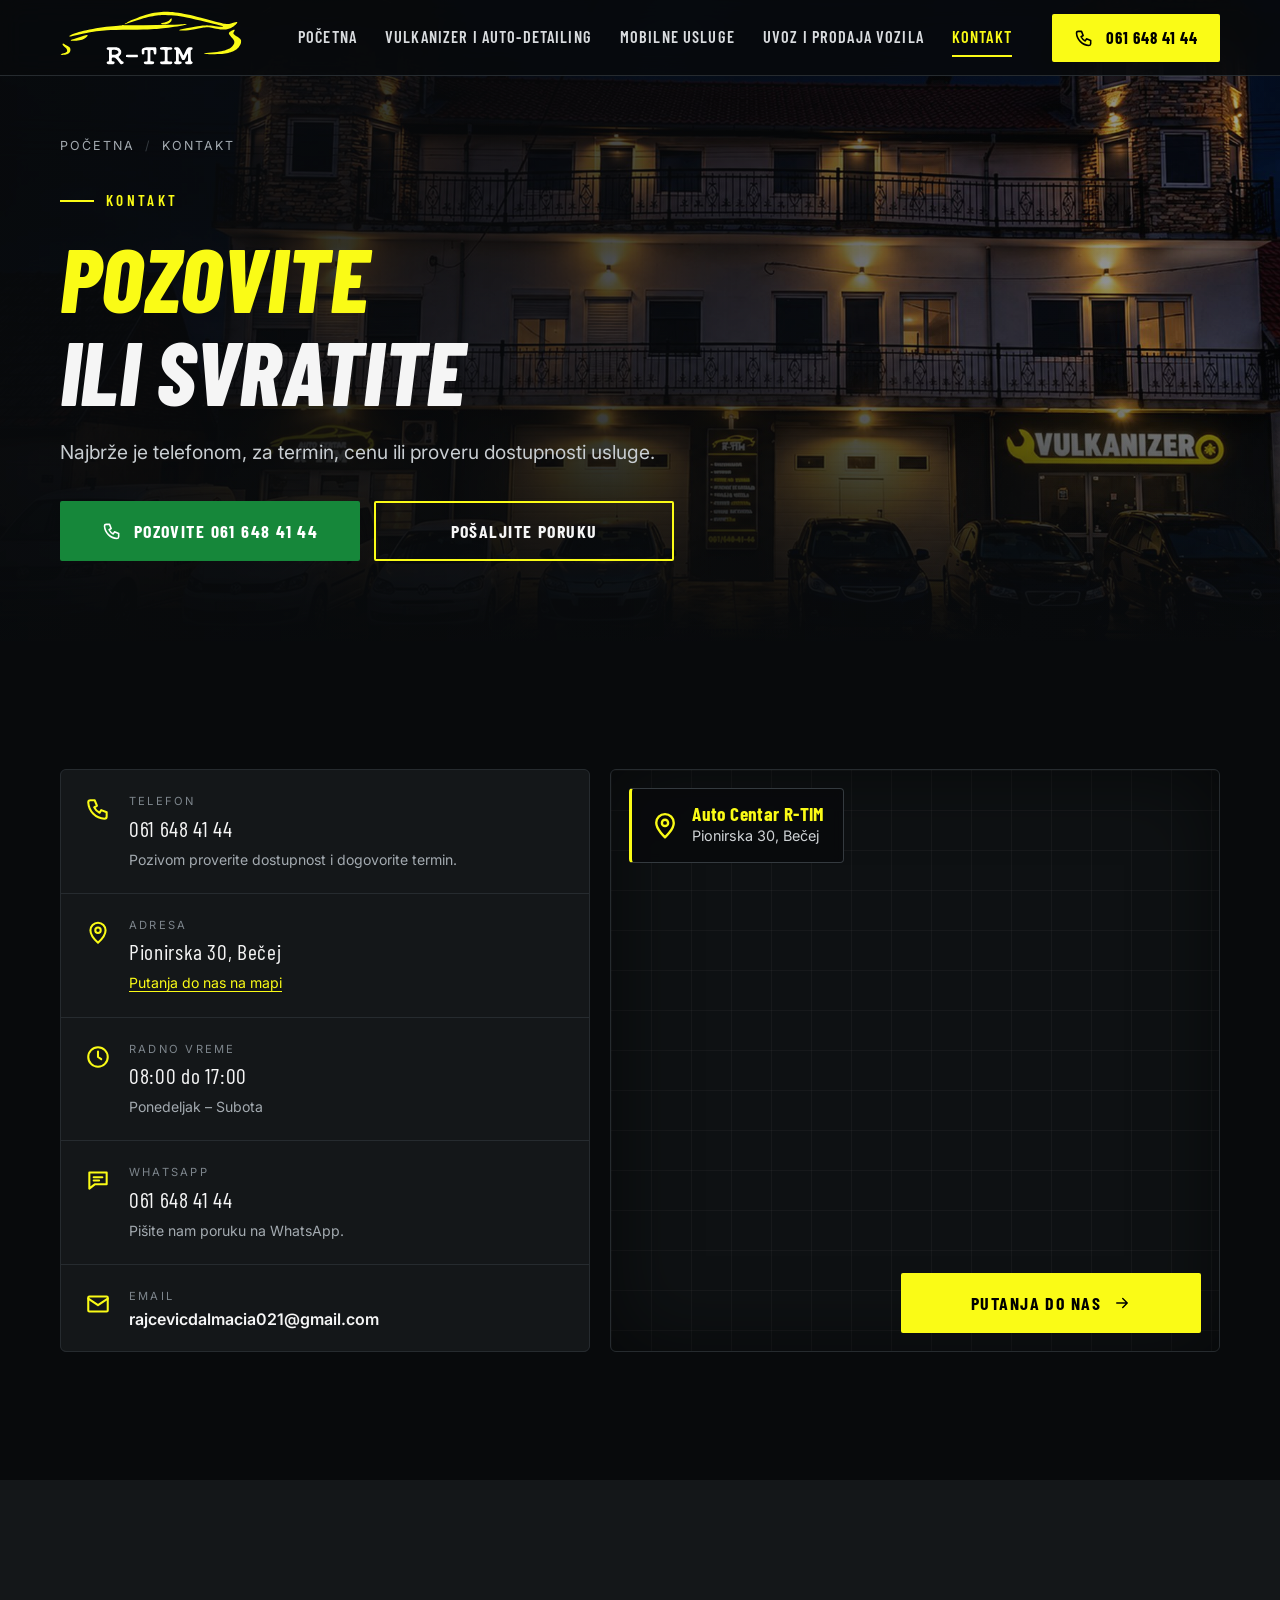
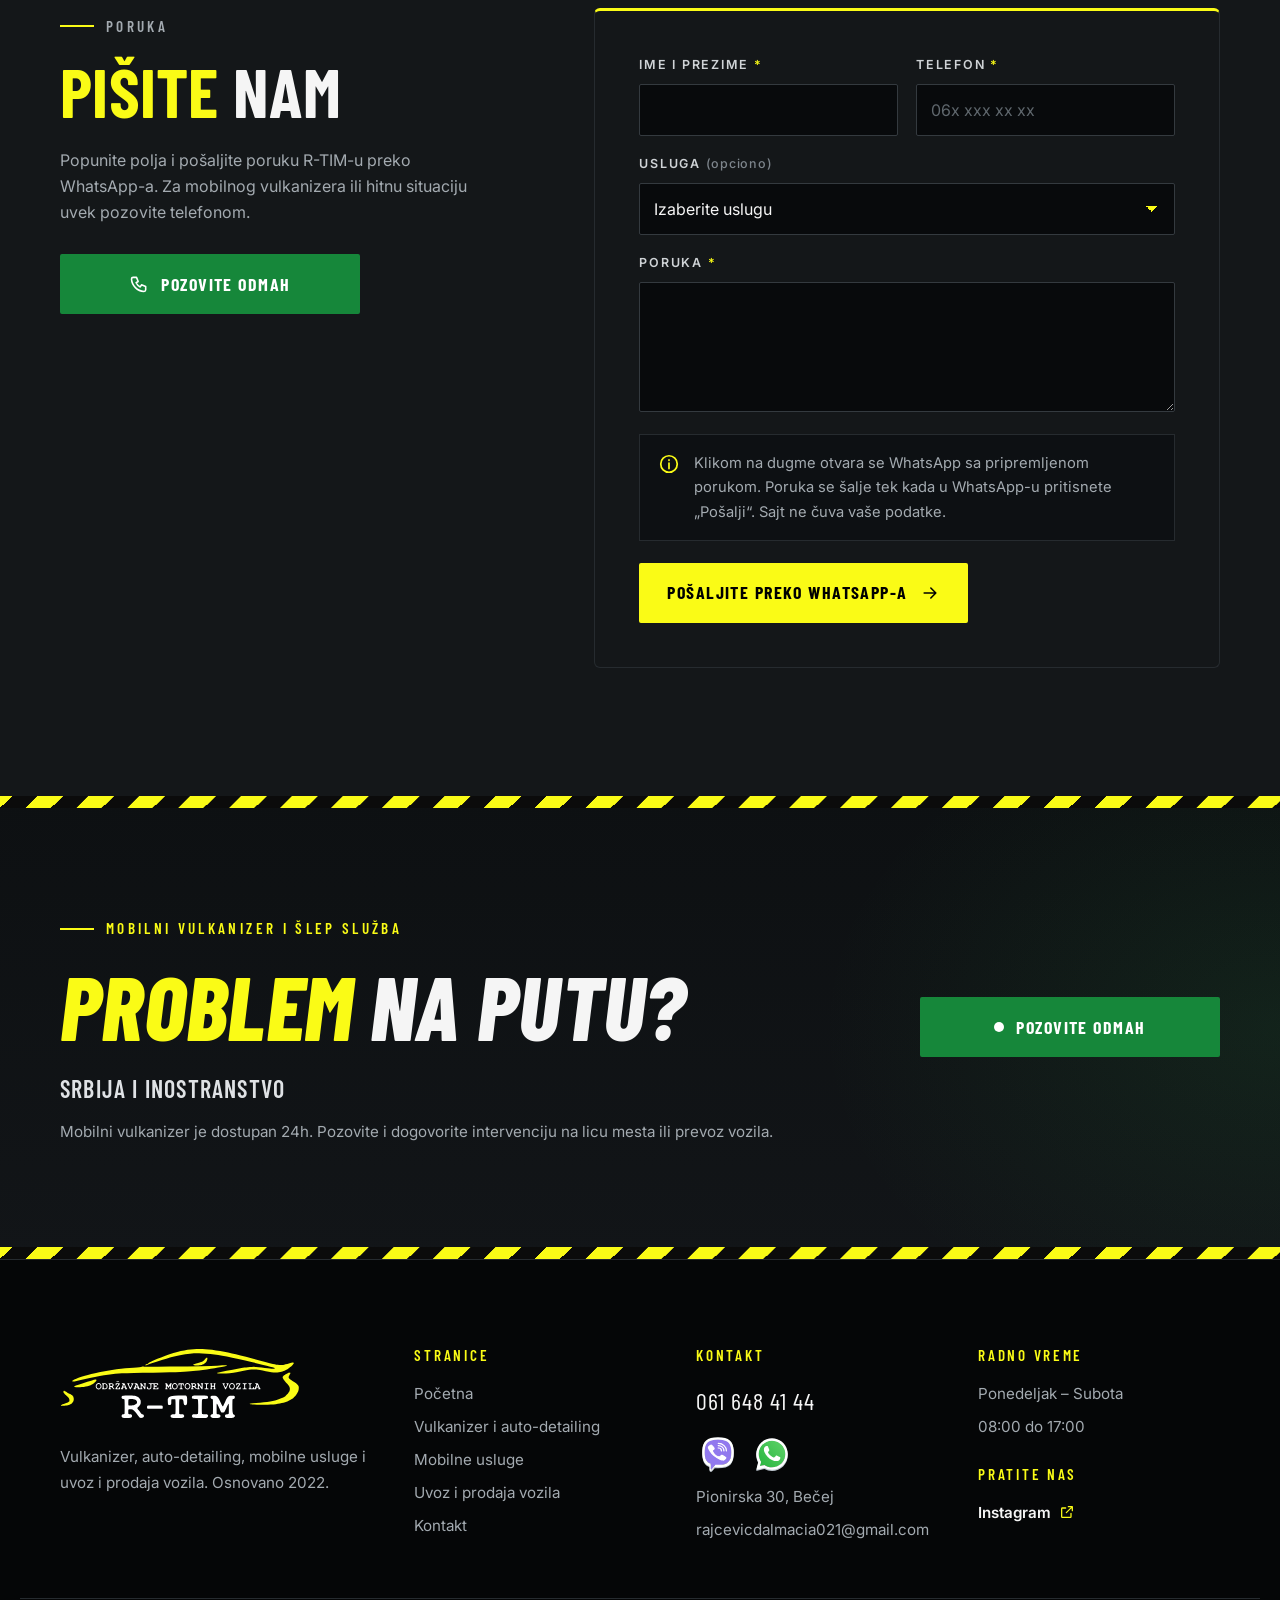
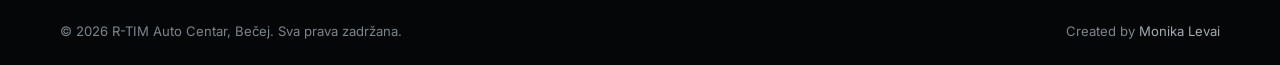
==== commit ba2090ef: "Add files via upload" ====
--- a/kontakt.html
+++ b/kontakt.html
@@ -149,7 +149,6 @@
           <li class="foot-msg">
             <a class="msg-btn msg-viber" title="Viber" href="viber://chat?number=%2B381616484144" aria-label="Viber poruka na 061 648 41 44"><img src="ikona-viber.svg" alt="" width="32" height="32"><span class="sr-only">Viber</span></a>
             <a class="msg-btn msg-wa" title="WhatsApp" href="https://wa.me/381616484144" target="_blank" rel="noopener" aria-label="WhatsApp poruka na 061 648 41 44"><img src="ikona-whatsapp.svg" alt="" width="32" height="32"><span class="sr-only">WhatsApp</span></a>
-            <a class="msg-btn msg-tg" title="Telegram" href="https://t.me/+381616484144" target="_blank" rel="noopener" aria-label="Telegram poruka na 061 648 41 44"><img src="ikona-telegram.svg" alt="" width="32" height="32"><span class="sr-only">Telegram</span></a>
           </li>
           <li>Pionirska 30, Bečej</li>
           <li><a href="mailto:rajcevicdalmacia021@gmail.com" class="foot-email">rajcevicdalmacia021@gmail.com</a></li>
